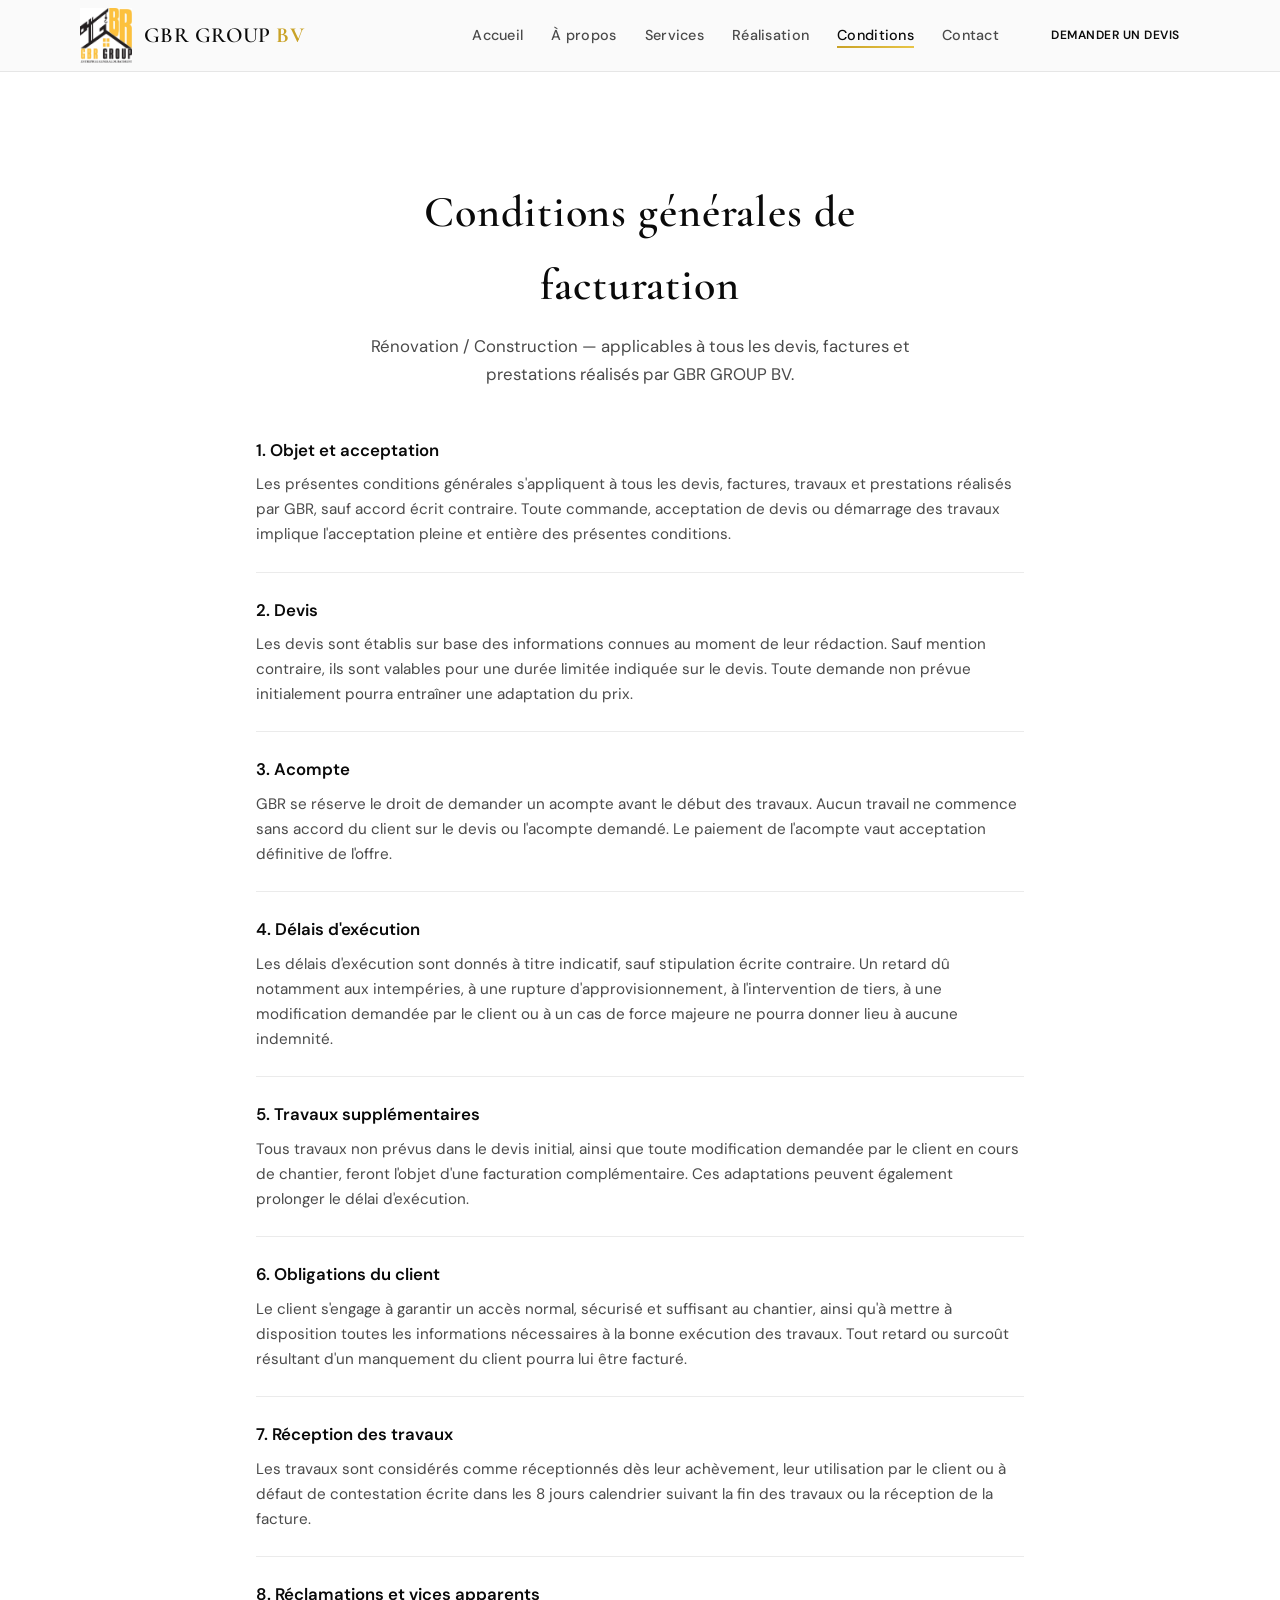
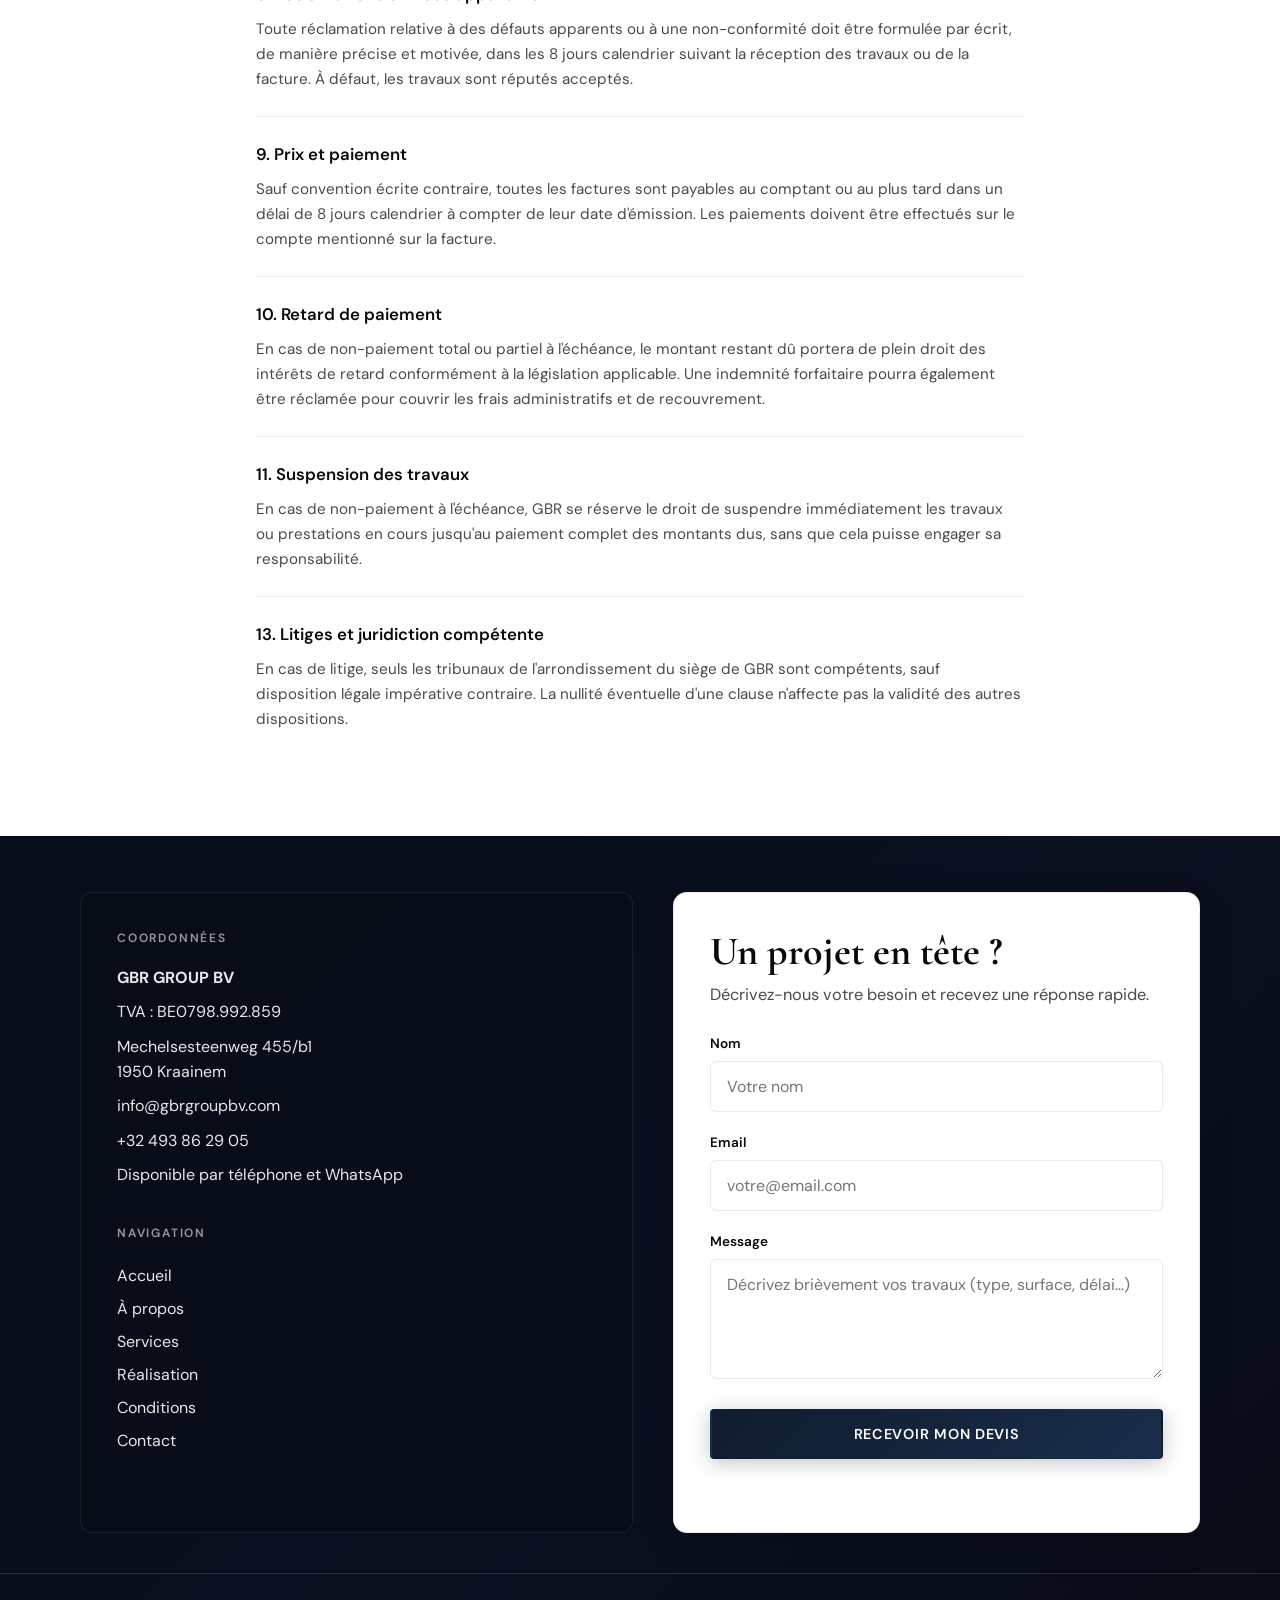
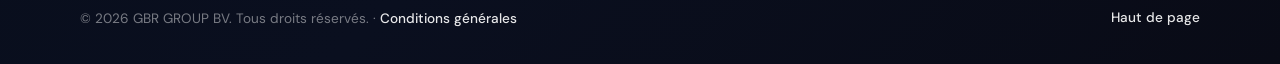
==== conditions.html @ f687d2f2 "Add files via upload" ====
<!DOCTYPE html>
<html lang="fr">
<head>
  <meta charset="UTF-8" />
  <meta name="viewport" content="width=device-width, initial-scale=1.0" />
  <meta name="description" content="Conditions générales de facturation GBR GROUP BV – rénovation et construction." />
  <meta name="theme-color" content="#0f1c2e" />
  <title>Conditions générales | GBR GROUP BV</title>
  <link rel="preconnect" href="https://fonts.googleapis.com" />
  <link rel="preconnect" href="https://fonts.gstatic.com" crossorigin />
  <link href="https://fonts.googleapis.com/css2?family=Cormorant+Garamond:ital,wght@0,500;0,600;0,700;1,500&family=DM+Sans:ital,opsz,wght@0,9..40,400;0,9..40,500;0,9..40,600;0,9..40,700;1,9..40,400&display=swap" rel="stylesheet" />
  <link rel="stylesheet" href="css/styles.css" />
</head>
<body>
  <header class="site-header" id="top">
    <div class="container header-inner">
      <a href="index.html" class="brand">
        <img src="images/logo.png" alt="GBR GROUP – entreprise générale du bâtiment" width="120" height="auto" class="brand-logo" />
        <span class="brand-text">GBR GROUP <span class="brand-bv">BV</span></span>
      </a>
      <button type="button" class="nav-toggle" aria-label="Ouvrir le menu" aria-expanded="false">
        <span></span><span></span><span></span>
      </button>
      <div class="nav-backdrop" hidden aria-hidden="true"></div>
      <nav class="nav" aria-label="Navigation principale">
        <ul class="nav-list">
          <li><a href="index.html#accueil">Accueil</a></li>
          <li><a href="index.html#apropos">À propos</a></li>
          <li><a href="index.html#services">Services</a></li>
          <li><a href="index.html#realisation">Réalisation</a></li>
          <li><a href="conditions.html" aria-current="page">Conditions</a></li>
          <li><a href="index.html#contact">Contact</a></li>
        </ul>
        <a class="btn btn--small nav-cta" href="index.html#contact">Demander un devis</a>
      </nav>
    </div>
  </header>

  <main class="page-main">
    <section class="section section--conditions" id="conditions">
      <div class="container">
        <div class="section-head reveal">
          <h1 class="section-title">Conditions générales de facturation</h1>
          <p class="section-desc">Rénovation / Construction — applicables à tous les devis, factures et prestations réalisés par GBR GROUP BV.</p>
        </div>
        <ol class="conditions-list reveal">
          <li class="conditions-item">
            <h2>1. Objet et acceptation</h2>
            <p>Les présentes conditions générales s'appliquent à tous les devis, factures, travaux et prestations réalisés par GBR, sauf accord écrit contraire. Toute commande, acceptation de devis ou démarrage des travaux implique l'acceptation pleine et entière des présentes conditions.</p>
          </li>
          <li class="conditions-item">
            <h2>2. Devis</h2>
            <p>Les devis sont établis sur base des informations connues au moment de leur rédaction. Sauf mention contraire, ils sont valables pour une durée limitée indiquée sur le devis. Toute demande non prévue initialement pourra entraîner une adaptation du prix.</p>
          </li>
          <li class="conditions-item">
            <h2>3. Acompte</h2>
            <p>GBR se réserve le droit de demander un acompte avant le début des travaux. Aucun travail ne commence sans accord du client sur le devis ou l'acompte demandé. Le paiement de l'acompte vaut acceptation définitive de l'offre.</p>
          </li>
          <li class="conditions-item">
            <h2>4. Délais d'exécution</h2>
            <p>Les délais d'exécution sont donnés à titre indicatif, sauf stipulation écrite contraire. Un retard dû notamment aux intempéries, à une rupture d'approvisionnement, à l'intervention de tiers, à une modification demandée par le client ou à un cas de force majeure ne pourra donner lieu à aucune indemnité.</p>
          </li>
          <li class="conditions-item">
            <h2>5. Travaux supplémentaires</h2>
            <p>Tous travaux non prévus dans le devis initial, ainsi que toute modification demandée par le client en cours de chantier, feront l'objet d'une facturation complémentaire. Ces adaptations peuvent également prolonger le délai d'exécution.</p>
          </li>
          <li class="conditions-item">
            <h2>6. Obligations du client</h2>
            <p>Le client s'engage à garantir un accès normal, sécurisé et suffisant au chantier, ainsi qu'à mettre à disposition toutes les informations nécessaires à la bonne exécution des travaux. Tout retard ou surcoût résultant d'un manquement du client pourra lui être facturé.</p>
          </li>
          <li class="conditions-item">
            <h2>7. Réception des travaux</h2>
            <p>Les travaux sont considérés comme réceptionnés dès leur achèvement, leur utilisation par le client ou à défaut de contestation écrite dans les 8 jours calendrier suivant la fin des travaux ou la réception de la facture.</p>
          </li>
          <li class="conditions-item">
            <h2>8. Réclamations et vices apparents</h2>
            <p>Toute réclamation relative à des défauts apparents ou à une non-conformité doit être formulée par écrit, de manière précise et motivée, dans les 8 jours calendrier suivant la réception des travaux ou de la facture. À défaut, les travaux sont réputés acceptés.</p>
          </li>
          <li class="conditions-item">
            <h2>9. Prix et paiement</h2>
            <p>Sauf convention écrite contraire, toutes les factures sont payables au comptant ou au plus tard dans un délai de 8 jours calendrier à compter de leur date d'émission. Les paiements doivent être effectués sur le compte mentionné sur la facture.</p>
          </li>
          <li class="conditions-item">
            <h2>10. Retard de paiement</h2>
            <p>En cas de non-paiement total ou partiel à l'échéance, le montant restant dû portera de plein droit des intérêts de retard conformément à la législation applicable. Une indemnité forfaitaire pourra également être réclamée pour couvrir les frais administratifs et de recouvrement.</p>
          </li>
          <li class="conditions-item">
            <h2>11. Suspension des travaux</h2>
            <p>En cas de non-paiement à l'échéance, GBR se réserve le droit de suspendre immédiatement les travaux ou prestations en cours jusqu'au paiement complet des montants dus, sans que cela puisse engager sa responsabilité.</p>
          </li>
          <li class="conditions-item">
            <h2>13. Litiges et juridiction compétente</h2>
            <p>En cas de litige, seuls les tribunaux de l'arrondissement du siège de GBR sont compétents, sauf disposition légale impérative contraire. La nullité éventuelle d'une clause n'affecte pas la validité des autres dispositions.</p>
          </li>
        </ol>
      </div>
    </section>
  </main>

  <footer class="site-footer" id="contact">
    <div class="container footer-layout">
      <div class="footer-panel reveal reveal--left">
        <p class="footer-heading">Coordonnées</p>
        <div class="footer-contact">
          <p><strong>GBR GROUP BV</strong></p>
          <p>TVA : BE0798.992.859</p>
          <p>Mechelsesteenweg 455/b1<br />1950 Kraainem</p>
          <p><a href="mailto:info@gbrgroupbv.com">info@gbrgroupbv.com</a></p>
          <p><a href="tel:+32493862905">+32 493 86 29 05</a></p>
          <p>Disponible par téléphone et WhatsApp</p>
        </div>
        <div class="footer-nav">
          <p class="footer-heading">Navigation</p>
          <ul>
            <li><a href="index.html#accueil">Accueil</a></li>
            <li><a href="index.html#apropos">À propos</a></li>
            <li><a href="index.html#services">Services</a></li>
            <li><a href="index.html#realisation">Réalisation</a></li>
            <li><a href="conditions.html" aria-current="page">Conditions</a></li>
            <li><a href="index.html#contact">Contact</a></li>
          </ul>
        </div>
      </div>
      <div class="footer-form-card reveal reveal--right">
        <h2 class="footer-form-title">Un projet en tête ?</h2>
        <p class="footer-form-intro">Décrivez-nous votre besoin et recevez une réponse rapide.</p>
        <form class="contact-form footer-form" id="footer-contact-form" novalidate>
          <div class="form-row">
            <label for="footer-nom">Nom</label>
            <input type="text" id="footer-nom" name="nom" required autocomplete="name" placeholder="Votre nom" />
          </div>
          <div class="form-row">
            <label for="footer-email">Email</label>
            <input type="email" id="footer-email" name="email" required autocomplete="email" placeholder="votre@email.com" />
          </div>
          <div class="form-row">
            <label for="footer-message">Message</label>
            <textarea id="footer-message" name="message" rows="4" required placeholder="Décrivez brièvement vos travaux (type, surface, délai…)" ></textarea>
          </div>
          <button type="submit" class="btn btn--primary btn--full">Recevoir mon devis</button>
          <p class="form-note" id="footer-form-feedback" role="status" aria-live="polite"></p>
        </form>
      </div>
    </div>
    <div class="footer-bottom">
      <div class="container footer-bottom-inner">
        <p>© <span id="year"></span> GBR GROUP BV. Tous droits réservés. · <a href="conditions.html" class="footer-toplink">Conditions générales</a></p>
        <a href="#top" class="footer-toplink">Haut de page</a>
      </div>
    </div>
  </footer>

  <script src="js/main.js"></script>
</body>
</html>
---- css/styles.css ----
/* GBR GROUP BV — styles */
:root {
  --color-bg: #fafafa;
  --color-surface: #ffffff;
  --color-ink: #0a0a0a;
  --color-ink-muted: #4a4a4a;
  --color-gold: #c9a227;
  --color-gold-bright: #e8c547;
  --color-navy: #0f1c2e;
  --color-border: rgba(10, 10, 10, 0.08);
  --font-sans: "DM Sans", system-ui, sans-serif;
  --font-display: "Cormorant Garamond", Georgia, serif;
  --shadow-sm: 0 1px 2px rgba(10, 10, 10, 0.06);
  --shadow-md: 0 12px 40px rgba(10, 10, 10, 0.08);
  --radius: 12px;
  --header-h: 72px;
  --ease-out: cubic-bezier(0.22, 1, 0.36, 1);
}

*,
*::before,
*::after {
  box-sizing: border-box;
}

html {
  scroll-behavior: smooth;
  scroll-padding-top: var(--header-h);
}

@media (prefers-reduced-motion: reduce) {
  html {
    scroll-behavior: auto;
  }
  .reveal,
  .hero-content,
  .scroll-hint__line {
    animation: none !important;
    opacity: 1 !important;
    transform: none !important;
  }
}

body {
  margin: 0;
  font-family: var(--font-sans);
  font-size: 1rem;
  line-height: 1.65;
  color: var(--color-ink);
  background: var(--color-bg);
  -webkit-font-smoothing: antialiased;
}

img {
  max-width: 100%;
  height: auto;
  display: block;
}

a {
  color: inherit;
  text-decoration: none;
}

a:hover {
  color: var(--color-gold);
}

.container {
  width: min(1120px, 100% - 2.5rem);
  margin-inline: auto;
}

/* Header */
.site-header {
  position: fixed;
  top: 0;
  left: 0;
  right: 0;
  z-index: 100;
  height: var(--header-h);
  background: rgba(250, 250, 250, 0.92);
  backdrop-filter: blur(12px);
  border-bottom: 1px solid var(--color-border);
  transition: box-shadow 0.3s var(--ease-out);
}

.site-header.is-scrolled {
  box-shadow: var(--shadow-sm);
}

.header-inner {
  height: 100%;
  display: flex;
  align-items: center;
  justify-content: space-between;
  gap: 1rem;
}

.brand {
  display: flex;
  align-items: center;
  gap: 0.75rem;
  z-index: 101;
}

.brand-logo {
  width: 52px;
  height: auto;
  object-fit: contain;
}

.brand-text {
  font-family: var(--font-display);
  font-size: 1.35rem;
  font-weight: 600;
  letter-spacing: 0.02em;
  color: var(--color-ink);
}

.brand-bv {
  color: var(--color-gold);
  font-weight: 700;
}

.nav-toggle {
  display: none;
  flex-direction: column;
  justify-content: center;
  gap: 6px;
  width: 44px;
  height: 44px;
  padding: 0;
  border: none;
  background: transparent;
  cursor: pointer;
  z-index: 101;
}

.nav-toggle span {
  display: block;
  width: 24px;
  height: 2px;
  background: var(--color-ink);
  transition: transform 0.25s var(--ease-out), opacity 0.2s;
}

.nav-toggle[aria-expanded="true"] span:nth-child(1) {
  transform: translateY(8px) rotate(45deg);
}

.nav-toggle[aria-expanded="true"] span:nth-child(2) {
  opacity: 0;
}

.nav-toggle[aria-expanded="true"] span:nth-child(3) {
  transform: translateY(-8px) rotate(-45deg);
}

.nav {
  display: flex;
  align-items: center;
  gap: 2rem;
}

.nav-list {
  display: flex;
  align-items: center;
  gap: 1.75rem;
  list-style: none;
  margin: 0;
  padding: 0;
}

.nav-list a {
  font-size: 0.9rem;
  font-weight: 500;
  letter-spacing: 0.02em;
  color: var(--color-ink-muted);
  position: relative;
}

.nav-list a::after {
  content: "";
  position: absolute;
  left: 0;
  bottom: -4px;
  width: 0;
  height: 2px;
  background: linear-gradient(90deg, var(--color-gold), var(--color-gold-bright));
  transition: width 0.3s var(--ease-out);
}

.nav-list a:hover {
  color: var(--color-ink);
}

.nav-list a:hover::after {
  width: 100%;
}

.nav-cta {
  flex-shrink: 0;
}

/* Buttons */
.btn {
  display: inline-flex;
  align-items: center;
  justify-content: center;
  padding: 0.85rem 1.75rem;
  font-family: var(--font-sans);
  font-size: 0.9rem;
  font-weight: 600;
  letter-spacing: 0.04em;
  text-transform: uppercase;
  border-radius: 4px;
  border: 2px solid transparent;
  cursor: pointer;
  transition: background 0.25s var(--ease-out), color 0.25s, border-color 0.25s, transform 0.2s;
}

.btn--primary {
  background: linear-gradient(135deg, var(--color-navy) 0%, #1a2d4a 100%);
  color: #fff;
  border-color: transparent;
  box-shadow: 0 4px 20px rgba(15, 28, 46, 0.25);
}

.btn--primary:hover {
  background: linear-gradient(135deg, #1a2d4a 0%, var(--color-navy) 100%);
  color: #fff;
  transform: translateY(-1px);
}

.btn--small {
  padding: 0.55rem 1.15rem;
  font-size: 0.75rem;
}

.btn--full {
  width: 100%;
}

/* Hero */
.hero {
  position: relative;
  min-height: min(92vh, 900px);
  display: flex;
  align-items: center;
  justify-content: center;
  padding: calc(var(--header-h) + 3rem) 0 5rem;
  margin-top: 0;
}

.hero-bg {
  position: absolute;
  inset: 0;
  background: var(--color-navy) url("../images/hero-main-new.png") center / cover no-repeat;
  z-index: 0;
}

.hero-overlay {
  position: absolute;
  inset: 0;
  background: linear-gradient(
    165deg,
    rgba(15, 28, 46, 0.88) 0%,
    rgba(10, 10, 10, 0.65) 45%,
    rgba(10, 10, 10, 0.5) 100%
  );
  z-index: 1;
}

.hero-content {
  position: relative;
  z-index: 2;
  text-align: center;
  max-width: 52rem;
  padding: 0 1rem;
}

.hero-eyebrow {
  font-size: 0.8rem;
  font-weight: 600;
  letter-spacing: 0.2em;
  text-transform: uppercase;
  color: var(--color-gold-bright);
  margin: 0 0 1rem;
}

.hero-title {
  font-family: var(--font-display);
  font-size: clamp(2rem, 5vw, 3.25rem);
  font-weight: 600;
  line-height: 1.15;
  color: #fff;
  margin: 0 0 1.25rem;
  letter-spacing: 0.01em;
}

.hero-subtitle {
  font-size: clamp(1rem, 2vw, 1.2rem);
  color: rgba(255, 255, 255, 0.88);
  margin: 0 0 2rem;
  font-weight: 400;
}

.scroll-hint {
  position: absolute;
  bottom: 2rem;
  left: 50%;
  transform: translateX(-50%);
  z-index: 2;
  color: rgba(255, 255, 255, 0.5);
}

.scroll-hint__line {
  display: block;
  width: 1px;
  height: 48px;
  background: linear-gradient(to bottom, var(--color-gold), transparent);
  animation: scrollPulse 2s ease-in-out infinite;
}

@keyframes scrollPulse {
  0%,
  100% {
    opacity: 0.4;
    transform: scaleY(0.85);
  }
  50% {
    opacity: 1;
    transform: scaleY(1);
  }
}

/* Sections */
.section {
  padding: clamp(4rem, 10vw, 6.5rem) 0;
}

.section-title {
  font-family: var(--font-display);
  font-size: clamp(2rem, 4vw, 2.75rem);
  font-weight: 600;
  margin: 0 0 0.75rem;
  color: var(--color-ink);
  letter-spacing: 0.02em;
}

.section-head {
  text-align: center;
  max-width: 36rem;
  margin-inline: auto;
  margin-bottom: 3rem;
}

.section-desc {
  margin: 0;
  color: var(--color-ink-muted);
  font-size: 1.05rem;
}

/* About */
.section--about {
  background: var(--color-surface);
}

.about-grid {
  display: grid;
  grid-template-columns: 1fr 1fr;
  gap: 3.5rem;
  align-items: center;
}

.about-visual {
  position: relative;
}

.about-visual img {
  width: 80%;
  border-radius: var(--radius);
  box-shadow: var(--shadow-md);
  position: relative;
  z-index: 1;
  margin: 0 auto;
}

.lead {
  font-size: 1.125rem;
  color: var(--color-ink-muted);
  margin: 0 0 1.5rem;
}

.about-points {
  list-style: none;
  margin: 0;
  padding: 0;
}

.about-points li {
  display: flex;
  align-items: flex-start;
  gap: 0.75rem;
  margin-bottom: 0.85rem;
  font-size: 0.98rem;
  color: var(--color-ink);
}

.icon-check {
  flex-shrink: 0;
  color: var(--color-gold);
  margin-top: 3px;
}

/* Services */
.section--services {
  background: linear-gradient(180deg, var(--color-bg) 0%, #f3f3f3 100%);
}

.services-grid {
  display: grid;
  grid-template-columns: repeat(3, 1fr);
  gap: 1.5rem;
}

.service-card {
  background: var(--color-surface);
  border-radius: var(--radius);
  overflow: hidden;
  border: 1px solid var(--color-border);
  box-shadow: var(--shadow-sm);
  transition: transform 0.35s var(--ease-out), box-shadow 0.35s;
}

.service-card:hover {
  transform: translateY(-4px);
  box-shadow: var(--shadow-md);
}

.service-card__media {
  aspect-ratio: 16 / 10;
  overflow: hidden;
  background: var(--color-navy);
}

.service-card__media img {
  width: 100%;
  height: 100%;
  object-fit: cover;
  object-position: center;
  transition: transform 0.5s var(--ease-out);
}

.service-card:hover .service-card__media img {
  transform: scale(1.05);
}

.service-card__body {
  padding: 1.35rem 1.35rem 1.5rem;
}

.service-card__icon {
  display: inline-flex;
  color: var(--color-gold);
  margin-bottom: 0.5rem;
}

.service-card__title {
  font-family: var(--font-display);
  font-size: 1.35rem;
  font-weight: 600;
  margin: 0 0 0.35rem;
}

.service-card__text {
  margin: 0;
  font-size: 0.9rem;
  color: var(--color-ink-muted);
  line-height: 1.5;
}

/* Showcase — Avant / Pendant / Après */
.section--showcase {
  background: var(--color-bg);
  border-top: 1px solid var(--color-border);
  border-bottom: 1px solid var(--color-border);
}

.section--showcase .section-desc {
  max-width: 42rem;
  margin-inline: auto;
}

.showcase-grid {
  display: grid;
  grid-template-columns: repeat(3, 1fr);
  gap: 1.5rem;
  align-items: start;
}

.showcase-step {
  margin: 0;
  display: flex;
  flex-direction: column;
  gap: 0.85rem;
}

.showcase-step__label {
  font-size: 0.75rem;
  font-weight: 700;
  letter-spacing: 0.18em;
  text-transform: uppercase;
  color: var(--color-gold);
  margin: 0;
  font-family: var(--font-sans);
}

.showcase-step__media {
  border-radius: var(--radius);
  overflow: hidden;
  border: 1px solid var(--color-border);
  box-shadow: var(--shadow-md);
  aspect-ratio: 3 / 4;
  background: var(--color-navy);
}

.showcase-step__media img {
  width: 100%;
  height: 100%;
  object-fit: cover;
  object-position: center;
  display: block;
}

/* Galerie */
.section--gallery {
  background: var(--color-surface);
  border-top: 1px solid var(--color-border);
}

.section--gallery .section-desc {
  max-width: 42rem;
  margin-inline: auto;
}

.gallery-grid {
  display: grid;
  grid-template-columns: repeat(auto-fill, minmax(260px, 1fr));
  gap: 1rem;
  align-items: start;
}

.gallery-item {
  margin: 0;
}

.gallery-item__media {
  border-radius: var(--radius);
  overflow: hidden;
  border: 1px solid var(--color-border);
  box-shadow: var(--shadow-sm);
  aspect-ratio: 4 / 3;
  background: var(--color-navy);
  transition: transform 0.35s var(--ease-out), box-shadow 0.35s;
}

.gallery-item:hover .gallery-item__media {
  box-shadow: var(--shadow-md);
  transform: translateY(-2px);
}

.gallery-item__media img {
  width: 100%;
  height: 100%;
  object-fit: cover;
  object-position: center;
  display: block;
}

@media (max-width: 380px) {
  .gallery-grid {
    grid-template-columns: 1fr;
  }
}

/* Contact */
.section--contact {
  background: var(--color-surface);
}

.contact-layout {
  display: grid;
  grid-template-columns: 1fr 1fr;
  gap: 3.5rem;
  align-items: start;
}

.contact-info .section-title {
  text-align: left;
}

.contact-info .section-desc {
  text-align: left;
  margin-bottom: 2rem;
}

.contact-list {
  list-style: none;
  margin: 0;
  padding: 0;
}

.contact-list li {
  padding: 1rem 0;
  border-bottom: 1px solid var(--color-border);
  display: grid;
  gap: 0.25rem;
}

.contact-label {
  font-size: 0.75rem;
  font-weight: 600;
  letter-spacing: 0.12em;
  text-transform: uppercase;
  color: var(--color-ink-muted);
}

.contact-value {
  font-size: 1.05rem;
}

.contact-link {
  color: var(--color-navy);
  font-weight: 500;
  border-bottom: 1px solid var(--color-gold);
  width: fit-content;
  transition: color 0.2s;
}

.contact-link:hover {
  color: var(--color-gold);
}

.contact-form-wrap {
  background: var(--color-bg);
  padding: 2rem;
  border-radius: var(--radius);
  border: 1px solid var(--color-border);
}

.contact-form .form-row {
  margin-bottom: 1.25rem;
}

.contact-form label {
  display: block;
  font-size: 0.85rem;
  font-weight: 600;
  margin-bottom: 0.4rem;
  color: var(--color-ink);
}

.contact-form input,
.contact-form textarea {
  width: 100%;
  padding: 0.85rem 1rem;
  font-family: var(--font-sans);
  font-size: 1rem;
  border: 1px solid var(--color-border);
  border-radius: 6px;
  background: var(--color-surface);
  transition: border-color 0.2s, box-shadow 0.2s;
}

.contact-form input:focus,
.contact-form textarea:focus {
  outline: none;
  border-color: var(--color-gold);
  box-shadow: 0 0 0 3px rgba(201, 162, 39, 0.15);
}

.contact-form textarea {
  resize: vertical;
  min-height: 120px;
}

.form-note {
  margin: 1rem 0 0;
  font-size: 0.9rem;
  min-height: 1.5em;
}

.form-note.is-success {
  color: #1d6b3a;
}

.form-note.is-error {
  color: #b42318;
}

/* Conditions générales */
.page-main {
  padding-top: var(--header-h);
}

.section--conditions {
  background: var(--color-surface);
}

.conditions-list {
  list-style: none;
  margin: 0 auto;
  padding: 0;
  max-width: 48rem;
}

.conditions-item {
  padding: 1.5rem 0;
  border-bottom: 1px solid var(--color-border);
}

.conditions-item:first-child {
  padding-top: 0;
}

.conditions-item:last-child {
  border-bottom: none;
  padding-bottom: 0;
}

.conditions-item h2,
.conditions-item h3 {
  font-family: var(--font-sans);
  font-size: 1.05rem;
  font-weight: 600;
  margin: 0 0 0.5rem;
  color: var(--color-ink);
}

.conditions-item p {
  margin: 0;
  font-size: 0.95rem;
  line-height: 1.65;
  color: var(--color-ink-muted);
}

.nav-list a[aria-current="page"] {
  color: var(--color-ink);
}

.nav-list a[aria-current="page"]::after {
  width: 100%;
}

/* Footer */
.site-footer {
  background: linear-gradient(135deg, #070d1a 0%, #0a0f1f 55%, #090b16 100%);
  color: rgba(255, 255, 255, 0.9);
  padding: 3.5rem 0 0;
}

.footer-layout {
  display: grid;
  grid-template-columns: 1.05fr 1fr;
  gap: 2.5rem;
  align-items: stretch;
  padding-bottom: 2.5rem;
}

.footer-panel {
  padding: clamp(1.5rem, 3vw, 2.25rem);
  border-radius: var(--radius);
  background: rgba(8, 13, 24, 0.82);
  border: 1px solid rgba(255, 255, 255, 0.08);
}

.footer-form-card {
  background: #ffffff;
  color: var(--color-ink);
  border-radius: calc(var(--radius) + 2px);
  padding: clamp(1.5rem, 3vw, 2.25rem);
  border: 1px solid rgba(10, 10, 10, 0.08);
  box-shadow: var(--shadow-md);
}

.footer-heading {
  font-size: 0.75rem;
  font-weight: 600;
  letter-spacing: 0.15em;
  text-transform: uppercase;
  color: rgba(255, 255, 255, 0.58);
  margin: 0 0 1rem;
}

.footer-contact {
  margin-bottom: 2.25rem;
}

.footer-contact p {
  margin: 0 0 0.55rem;
  font-size: 1rem;
  line-height: 1.6;
}

.footer-nav ul {
  margin: 0;
  list-style: none;
  padding: 0;
}

.footer-nav a {
  color: rgba(255, 255, 255, 0.84);
  display: inline-block;
  padding: 0.18rem 0;
}

.footer-nav a:hover {
  color: var(--color-gold-bright);
}

.footer-form-title {
  margin: 0 0 0.5rem;
  font-size: clamp(2rem, 4vw, 2.5rem);
  line-height: 1.12;
  font-family: var(--font-display);
}

.footer-form-intro {
  margin: 0 0 1.5rem;
  color: var(--color-ink-muted);
  font-size: 1.02rem;
  max-width: 30rem;
}

.footer-form .form-row:last-of-type {
  margin-bottom: 1.35rem;
}

.footer-form .btn {
  letter-spacing: 0.05em;
}

.site-footer a {
  color: rgba(255, 255, 255, 0.9);
  border-bottom: 1px solid transparent;
}

.footer-form-card a {
  color: var(--color-navy);
}

.site-footer a:hover {
  color: var(--color-gold-bright);
  border-bottom-color: var(--color-gold);
}

.footer-bottom {
  border-top: 1px solid rgba(255, 255, 255, 0.14);
  padding: 1.25rem 0;
}

.footer-bottom-inner {
  display: flex;
  justify-content: space-between;
  align-items: center;
  flex-wrap: wrap;
  gap: 1rem;
  font-size: 0.85rem;
  color: rgba(255, 255, 255, 0.45);
}

.footer-toplink {
  color: var(--color-gold-bright);
  font-weight: 500;
}

.footer-toplink:hover {
  color: #fff;
}

/* Reveal animations */
.reveal {
  opacity: 0;
  transform: translateY(28px);
  transition: opacity 0.7s var(--ease-out), transform 0.7s var(--ease-out);
}

.reveal.is-visible {
  opacity: 1;
  transform: translateY(0);
}

.reveal--left {
  transform: translateX(-24px);
}

.reveal--right {
  transform: translateX(24px);
}

.reveal--left.is-visible,
.reveal--right.is-visible {
  transform: translate(0);
}

.hero-content.reveal {
  opacity: 0;
  transform: translateY(20px);
}

.hero-content.reveal.is-visible {
  opacity: 1;
  transform: translateY(0);
}

/* Responsive */
@media (max-width: 1024px) {
  .services-grid {
    grid-template-columns: repeat(2, 1fr);
  }

  .about-grid,
  .contact-layout {
    grid-template-columns: 1fr;
    gap: 2.5rem;
  }

}

@media (max-width: 768px) {
  .nav-toggle {
    display: flex;
  }

  .nav {
    position: fixed;
    top: 0;
    right: 0;
    z-index: 100;
    width: min(100%, 320px);
    height: 100vh;
    background: var(--color-surface);
    flex-direction: column;
    justify-content: center;
    gap: 2rem;
    padding: 2rem;
    box-shadow: -8px 0 40px rgba(0, 0, 0, 0.12);
    transform: translateX(100%);
    transition: transform 0.35s var(--ease-out);
  }

  .nav.is-open {
    transform: translateX(0);
  }

  .nav-list {
    flex-direction: column;
    gap: 1.25rem;
  }

  .nav-cta {
    width: 100%;
  }

  body.nav-open {
    overflow: hidden;
  }

  .nav-backdrop {
    display: none;
  }

  .nav-backdrop.is-visible {
    display: block;
    position: fixed;
    inset: 0;
    background: rgba(10, 10, 10, 0.45);
    z-index: 99;
  }

  .services-grid {
    grid-template-columns: 1fr;
  }

  .about-visual img {
    width: 78%;
  }

  .section--about .section-title,
  .section--about .lead {
    text-align: center;
  }

  .section--about .about-points li {
    justify-content: center;
    margin-inline: auto;
  }

  .footer-layout {
    grid-template-columns: minmax(0, 0.9fr) minmax(0, 1.1fr);
    gap: 0.85rem;
    align-items: start;
  }

  .footer-panel,
  .footer-form-card {
    padding: 1rem;
  }

  .footer-heading {
    font-size: 0.68rem;
    letter-spacing: 0.12em;
  }

  .footer-contact p,
  .footer-nav a {
    font-size: 0.9rem;
    line-height: 1.45;
  }

  .footer-panel {
    text-align: left;
  }

  .footer-nav ul {
    text-align: left;
  }

  .contact-info .section-title,
  .contact-info .section-desc {
    text-align: center;
  }

  .contact-list li {
    text-align: center;
  }

  .contact-label {
    display: block;
  }

  .contact-value,
  .contact-link {
    margin-inline: auto;
  }

  /* Réalisation : carrousel horizontal scrollable (mobile uniquement) */
  .showcase-grid {
    display: flex;
    flex-direction: row;
    flex-wrap: nowrap;
    gap: 1rem;
    overflow-x: auto;
    overflow-y: hidden;
    scroll-snap-type: x mandatory;
    scroll-padding-inline: 0.25rem;
    -webkit-overflow-scrolling: touch;
    padding-bottom: 0.75rem;
    align-items: stretch;
    overscroll-behavior-x: contain;
  }

  .showcase-step {
    flex: 0 0 min(86vw, 20rem);
    scroll-snap-align: center;
  }
}
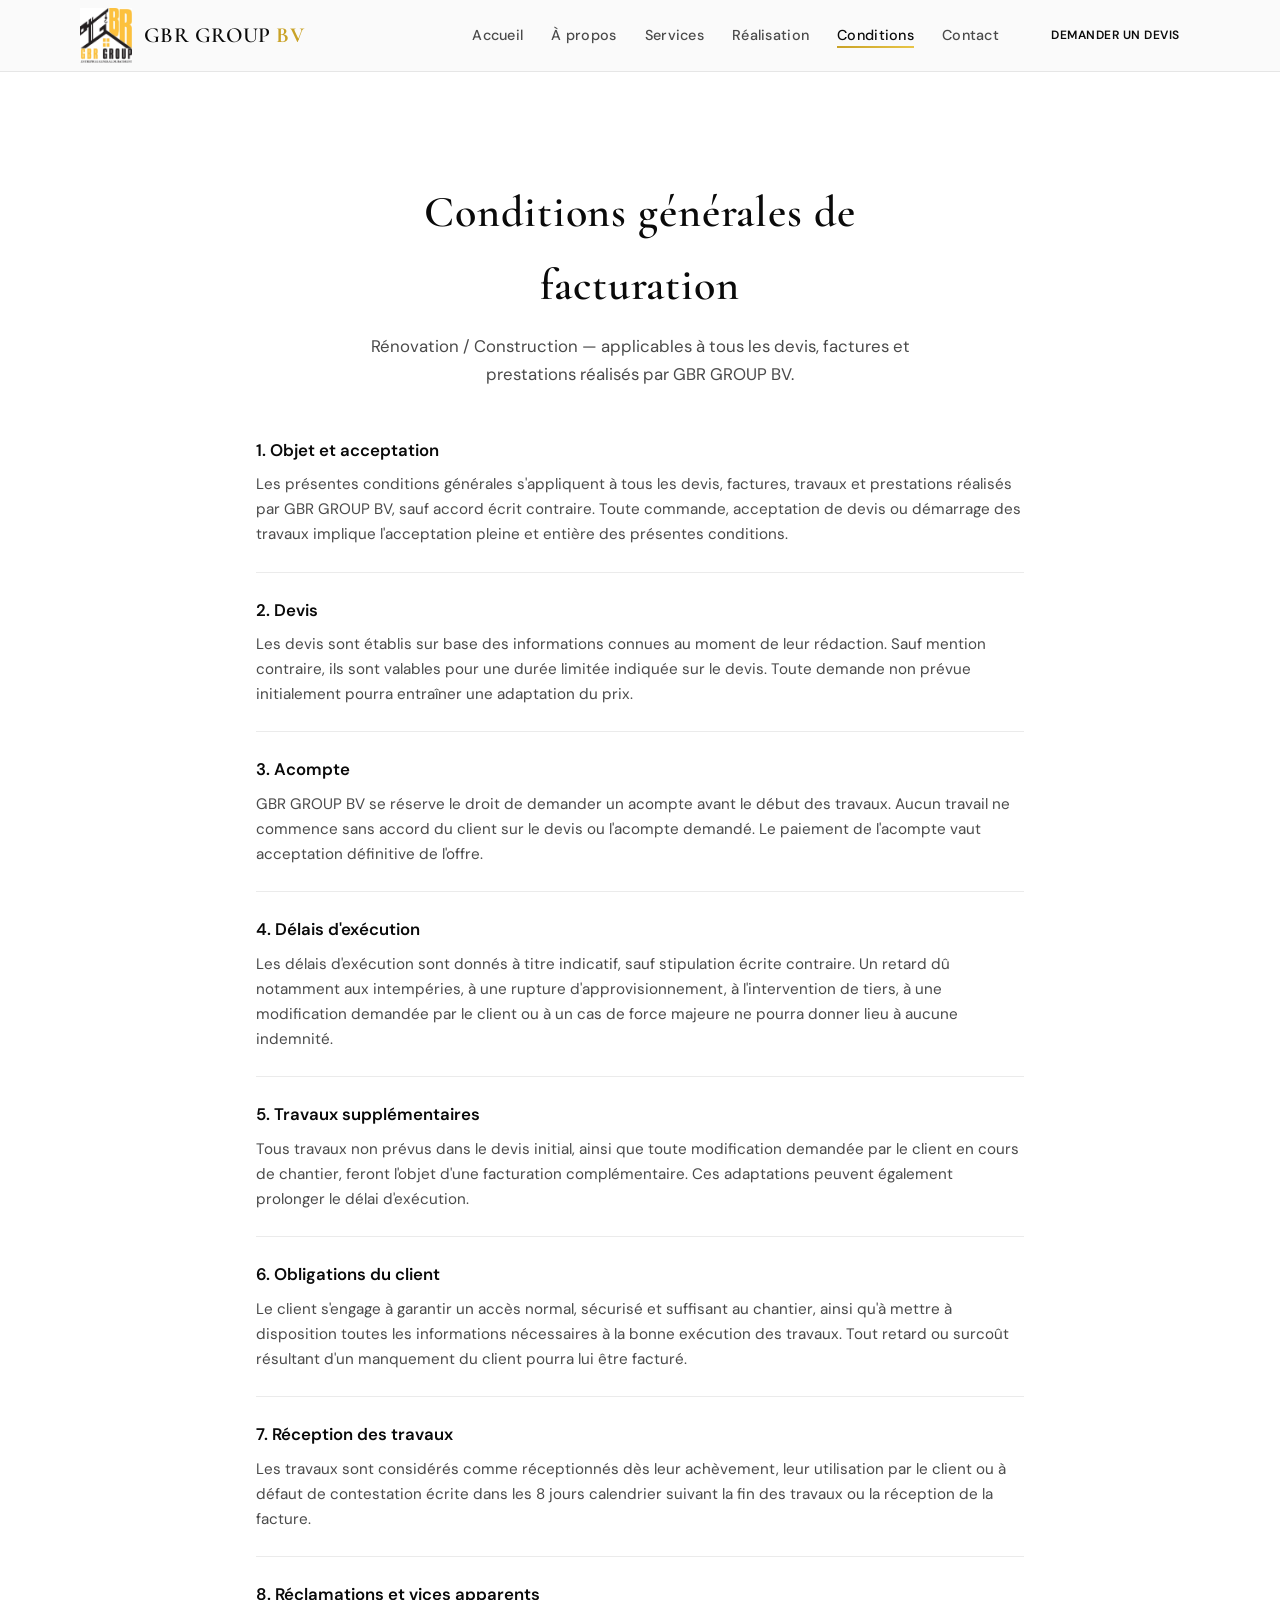
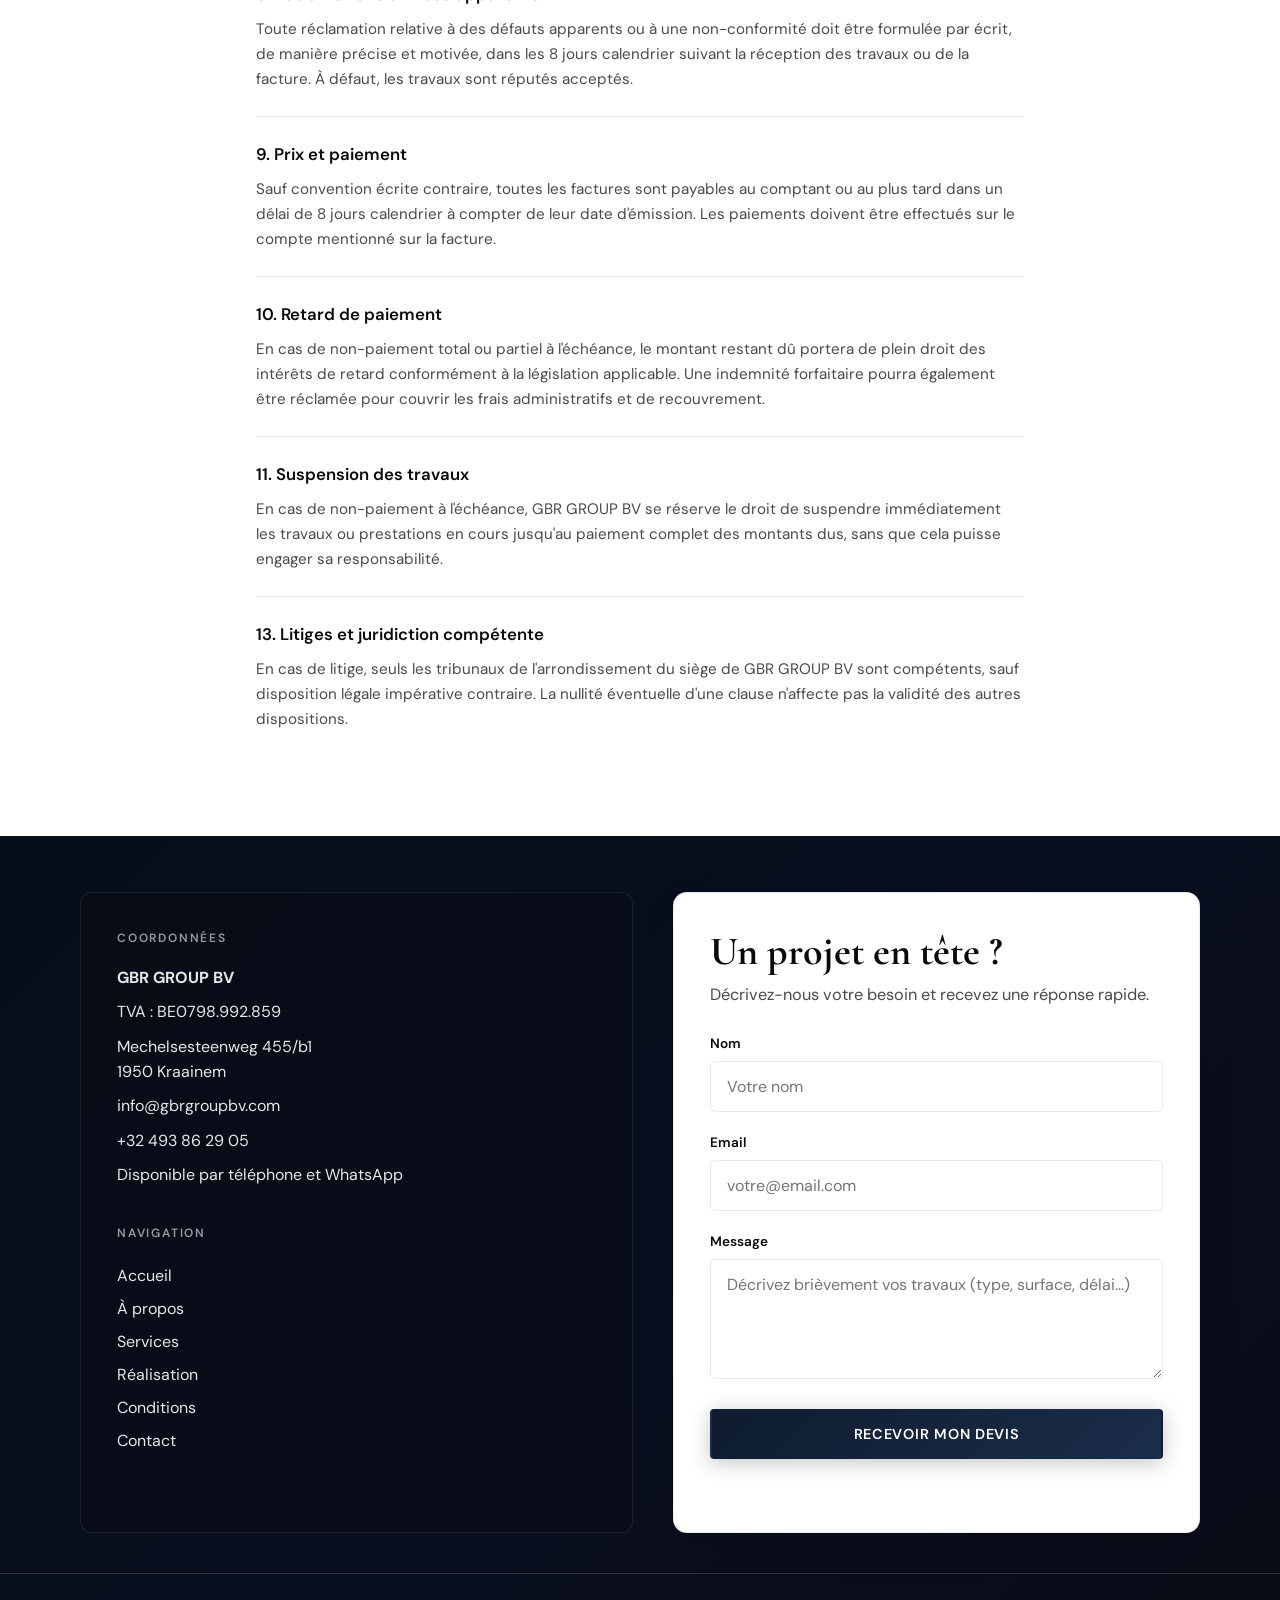
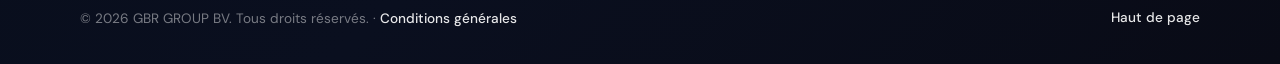
==== commit 464c8c2a: "Update company name to GBR GROUP BV in conditions" ====
--- a/conditions.html
+++ b/conditions.html
@@ -46,7 +46,7 @@
         <ol class="conditions-list reveal">
           <li class="conditions-item">
             <h2>1. Objet et acceptation</h2>
-            <p>Les présentes conditions générales s'appliquent à tous les devis, factures, travaux et prestations réalisés par GBR, sauf accord écrit contraire. Toute commande, acceptation de devis ou démarrage des travaux implique l'acceptation pleine et entière des présentes conditions.</p>
+            <p>Les présentes conditions générales s'appliquent à tous les devis, factures, travaux et prestations réalisés par GBR GROUP BV, sauf accord écrit contraire. Toute commande, acceptation de devis ou démarrage des travaux implique l'acceptation pleine et entière des présentes conditions.</p>
           </li>
           <li class="conditions-item">
             <h2>2. Devis</h2>
@@ -54,7 +54,7 @@
           </li>
           <li class="conditions-item">
             <h2>3. Acompte</h2>
-            <p>GBR se réserve le droit de demander un acompte avant le début des travaux. Aucun travail ne commence sans accord du client sur le devis ou l'acompte demandé. Le paiement de l'acompte vaut acceptation définitive de l'offre.</p>
+            <p>GBR GROUP BV se réserve le droit de demander un acompte avant le début des travaux. Aucun travail ne commence sans accord du client sur le devis ou l'acompte demandé. Le paiement de l'acompte vaut acceptation définitive de l'offre.</p>
           </li>
           <li class="conditions-item">
             <h2>4. Délais d'exécution</h2>
@@ -86,11 +86,11 @@
           </li>
           <li class="conditions-item">
             <h2>11. Suspension des travaux</h2>
-            <p>En cas de non-paiement à l'échéance, GBR se réserve le droit de suspendre immédiatement les travaux ou prestations en cours jusqu'au paiement complet des montants dus, sans que cela puisse engager sa responsabilité.</p>
+            <p>En cas de non-paiement à l'échéance, GBR GROUP BV se réserve le droit de suspendre immédiatement les travaux ou prestations en cours jusqu'au paiement complet des montants dus, sans que cela puisse engager sa responsabilité.</p>
           </li>
           <li class="conditions-item">
             <h2>13. Litiges et juridiction compétente</h2>
-            <p>En cas de litige, seuls les tribunaux de l'arrondissement du siège de GBR sont compétents, sauf disposition légale impérative contraire. La nullité éventuelle d'une clause n'affecte pas la validité des autres dispositions.</p>
+            <p>En cas de litige, seuls les tribunaux de l'arrondissement du siège de GBR GROUP BV sont compétents, sauf disposition légale impérative contraire. La nullité éventuelle d'une clause n'affecte pas la validité des autres dispositions.</p>
           </li>
         </ol>
       </div>
